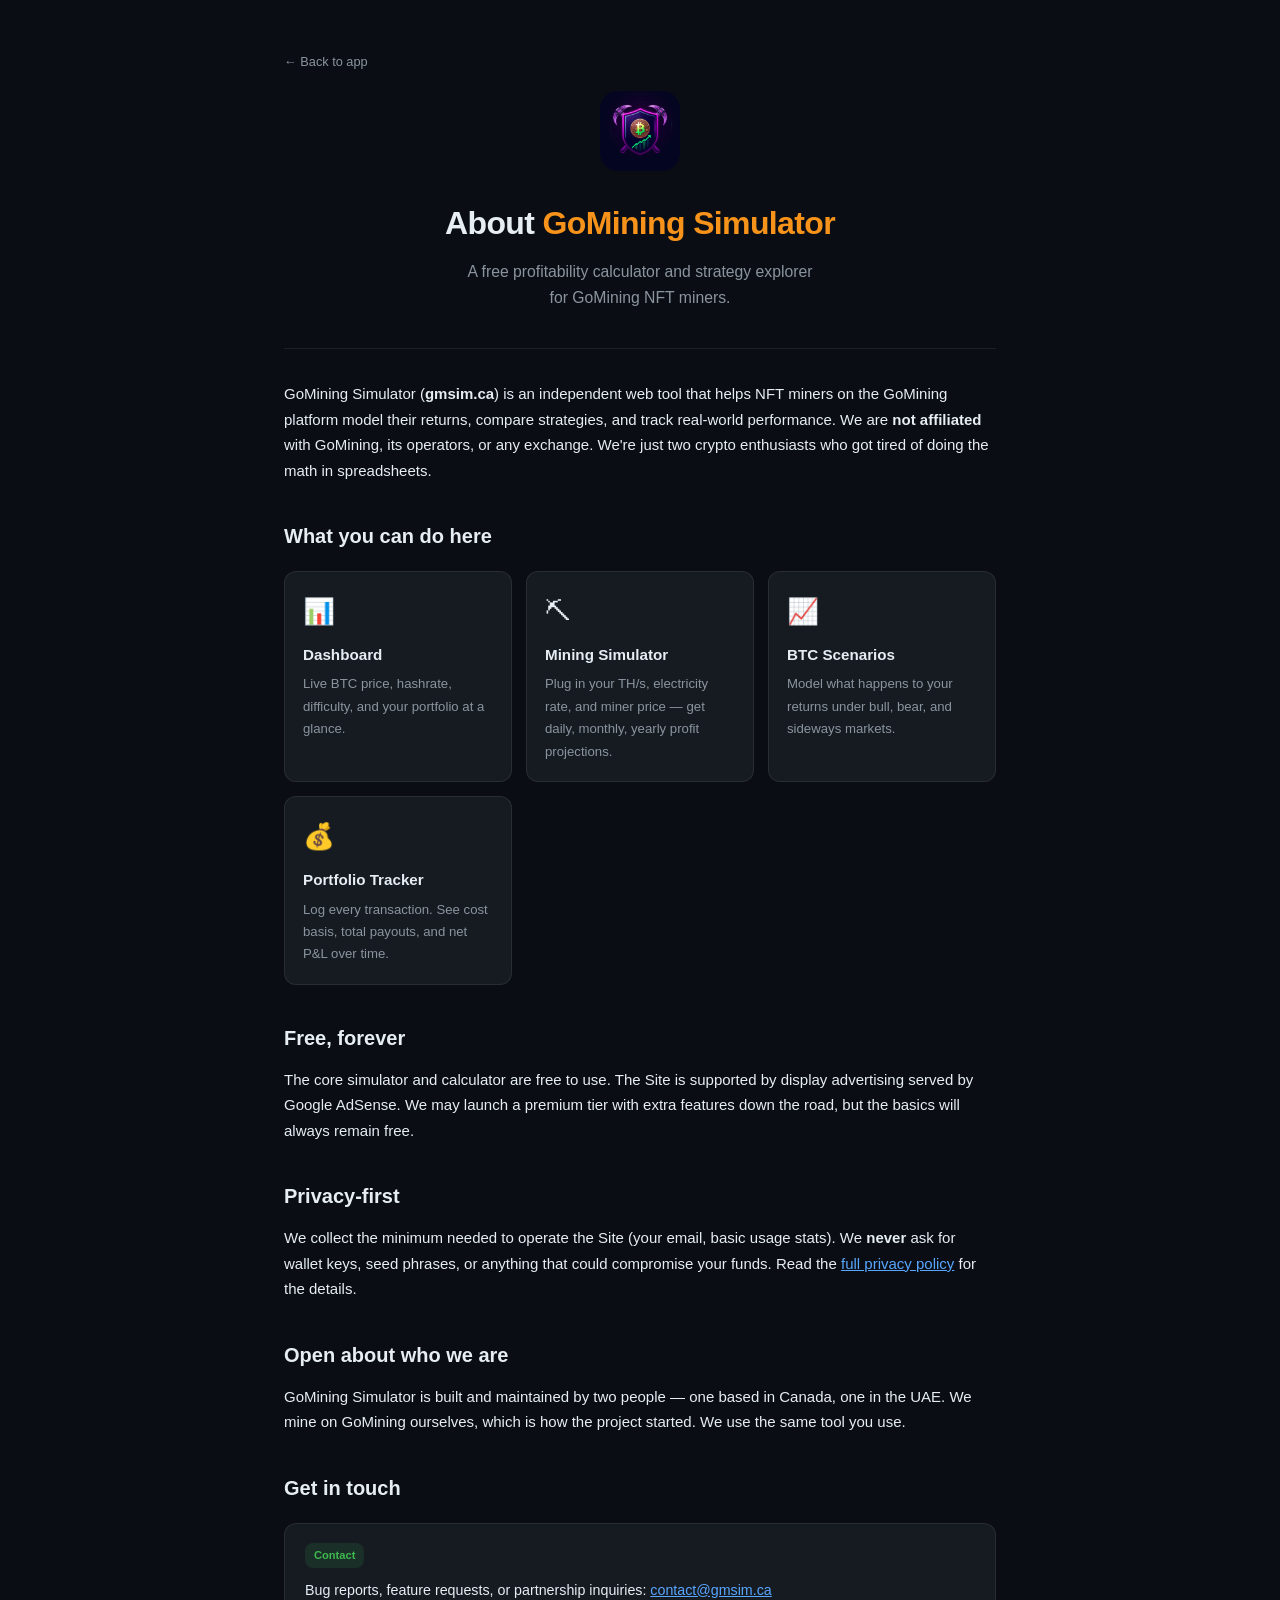
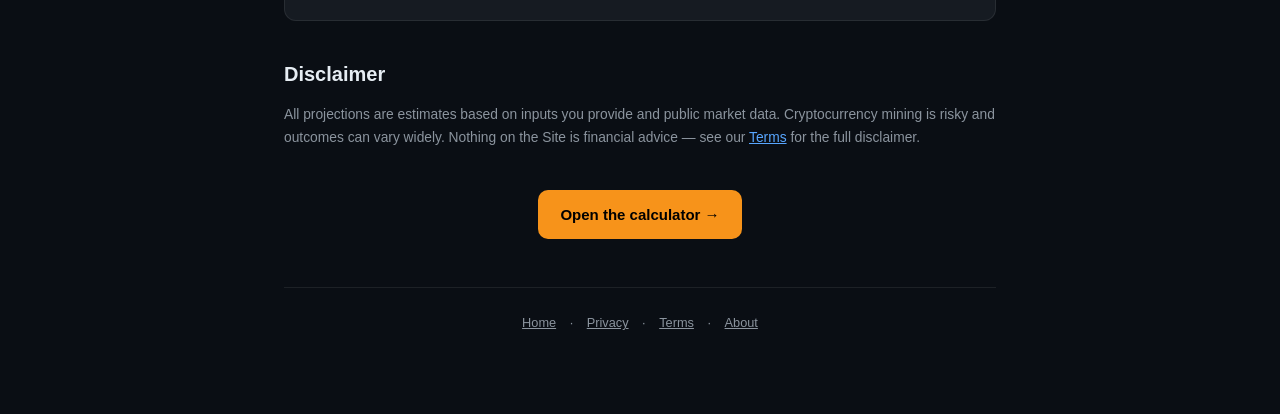
==== about.html @ 1543a190 "Add files via upload Adsense viability" ====
<!DOCTYPE html>
<html lang="en">
<head>
  <meta charset="UTF-8">
  <meta name="viewport" content="width=device-width, initial-scale=1.0">
  <title>About · GoMining Simulator</title>
  <meta name="description" content="GoMining Simulator is a free profitability calculator and strategy explorer for GoMining NFT miners.">
  <link rel="icon" type="image/png" href="icon.png">
  <style>
    :root {
      --bg:#0a0e14; --card:#161b22; --border:rgba(255,255,255,.08);
      --text:#e6edf3; --text-dim:#8b949e; --accent:#f7931a; --link:#58a6ff;
      --green:#3fb950;
    }
    *{box-sizing:border-box;margin:0;padding:0}
    body{font-family:-apple-system,BlinkMacSystemFont,'Segoe UI',Roboto,sans-serif;
         background:var(--bg);color:var(--text);line-height:1.7;font-size:15px}
    .wrap{max-width:760px;margin:0 auto;padding:48px 24px 80px}
    header{padding-bottom:24px;border-bottom:1px solid var(--border);margin-bottom:32px;text-align:center}
    .back{color:var(--text-dim);text-decoration:none;font-size:.85em;display:inline-block;
          margin-bottom:18px;text-align:left;width:100%}
    .back:hover{color:var(--accent)}
    .logo{width:80px;height:80px;border-radius:18px;margin-bottom:18px}
    h1{font-size:2rem;font-weight:800;letter-spacing:-.02em;margin-bottom:8px}
    h1 .accent{color:var(--accent)}
    .tagline{color:var(--text-dim);font-size:1.05em}
    h2{font-size:1.25rem;font-weight:700;margin:36px 0 12px;color:var(--text)}
    p,li{color:var(--text);margin-bottom:12px}
    ul{padding-left:22px;margin-bottom:14px}
    a{color:var(--link)}
    .features{display:grid;grid-template-columns:repeat(auto-fit,minmax(220px,1fr));
              gap:14px;margin:18px 0 8px}
    .feat{background:var(--card);border:1px solid var(--border);border-radius:12px;
          padding:18px}
    .feat .icon{font-size:1.6rem;margin-bottom:8px}
    .feat h3{font-size:.95rem;font-weight:700;margin-bottom:6px}
    .feat p{font-size:.88em;color:var(--text-dim);margin:0}
    .cta{display:inline-block;background:var(--accent);color:#000;font-weight:700;
         padding:12px 22px;border-radius:10px;text-decoration:none;margin-top:8px}
    .cta:hover{filter:brightness(1.1)}
    .card{background:var(--card);border:1px solid var(--border);border-radius:12px;
          padding:18px 20px;margin:18px 0;font-size:.95em}
    .badge{display:inline-block;background:rgba(63,185,80,.12);color:var(--green);
           padding:3px 9px;border-radius:8px;font-size:.78em;font-weight:600;
           margin-bottom:10px}
    footer{margin-top:48px;padding-top:24px;border-top:1px solid var(--border);
           color:var(--text-dim);font-size:.85em;text-align:center}
    footer a{margin:0 10px;color:var(--text-dim)}
    footer a:hover{color:var(--accent)}
  </style>
</head>
<body>
  <div class="wrap">
    <a href="index.html" class="back">← Back to app</a>
    <header>
      <img src="icon.png" alt="" class="logo">
      <h1>About <span class="accent">GoMining Simulator</span></h1>
      <p class="tagline">A free profitability calculator and strategy explorer<br>for GoMining NFT miners.</p>
    </header>

    <p>GoMining Simulator (<strong>gmsim.ca</strong>) is an independent web tool that helps NFT miners on the GoMining platform model their returns, compare strategies, and track real-world performance. We are <strong>not affiliated</strong> with GoMining, its operators, or any exchange. We're just two crypto enthusiasts who got tired of doing the math in spreadsheets.</p>

    <h2>What you can do here</h2>
    <div class="features">
      <div class="feat">
        <div class="icon">📊</div>
        <h3>Dashboard</h3>
        <p>Live BTC price, hashrate, difficulty, and your portfolio at a glance.</p>
      </div>
      <div class="feat">
        <div class="icon">⛏</div>
        <h3>Mining Simulator</h3>
        <p>Plug in your TH/s, electricity rate, and miner price — get daily, monthly, yearly profit projections.</p>
      </div>
      <div class="feat">
        <div class="icon">📈</div>
        <h3>BTC Scenarios</h3>
        <p>Model what happens to your returns under bull, bear, and sideways markets.</p>
      </div>
      <div class="feat">
        <div class="icon">💰</div>
        <h3>Portfolio Tracker</h3>
        <p>Log every transaction. See cost basis, total payouts, and net P&amp;L over time.</p>
      </div>
    </div>

    <h2>Free, forever</h2>
    <p>The core simulator and calculator are free to use. The Site is supported by display advertising served by Google AdSense. We may launch a premium tier with extra features down the road, but the basics will always remain free.</p>

    <h2>Privacy-first</h2>
    <p>We collect the minimum needed to operate the Site (your email, basic usage stats). We <strong>never</strong> ask for wallet keys, seed phrases, or anything that could compromise your funds. Read the <a href="privacy.html">full privacy policy</a> for the details.</p>

    <h2>Open about who we are</h2>
    <p>GoMining Simulator is built and maintained by two people — one based in Canada, one in the UAE. We mine on GoMining ourselves, which is how the project started. We use the same tool you use.</p>

    <h2>Get in touch</h2>
    <div class="card">
      <span class="badge">Contact</span>
      <p style="margin:0">Bug reports, feature requests, or partnership inquiries: <a href="mailto:contact@gmsim.ca">contact@gmsim.ca</a></p>
    </div>

    <h2>Disclaimer</h2>
    <p style="font-size:.92em;color:var(--text-dim)">All projections are estimates based on inputs you provide and public market data. Cryptocurrency mining is risky and outcomes can vary widely. Nothing on the Site is financial advice — see our <a href="terms.html">Terms</a> for the full disclaimer.</p>

    <p style="margin-top:32px;text-align:center">
      <a href="index.html" class="cta">Open the calculator →</a>
    </p>

    <footer>
      <a href="index.html">Home</a> ·
      <a href="privacy.html">Privacy</a> ·
      <a href="terms.html">Terms</a> ·
      <a href="about.html">About</a>
    </footer>
  </div>
</body>
</html>
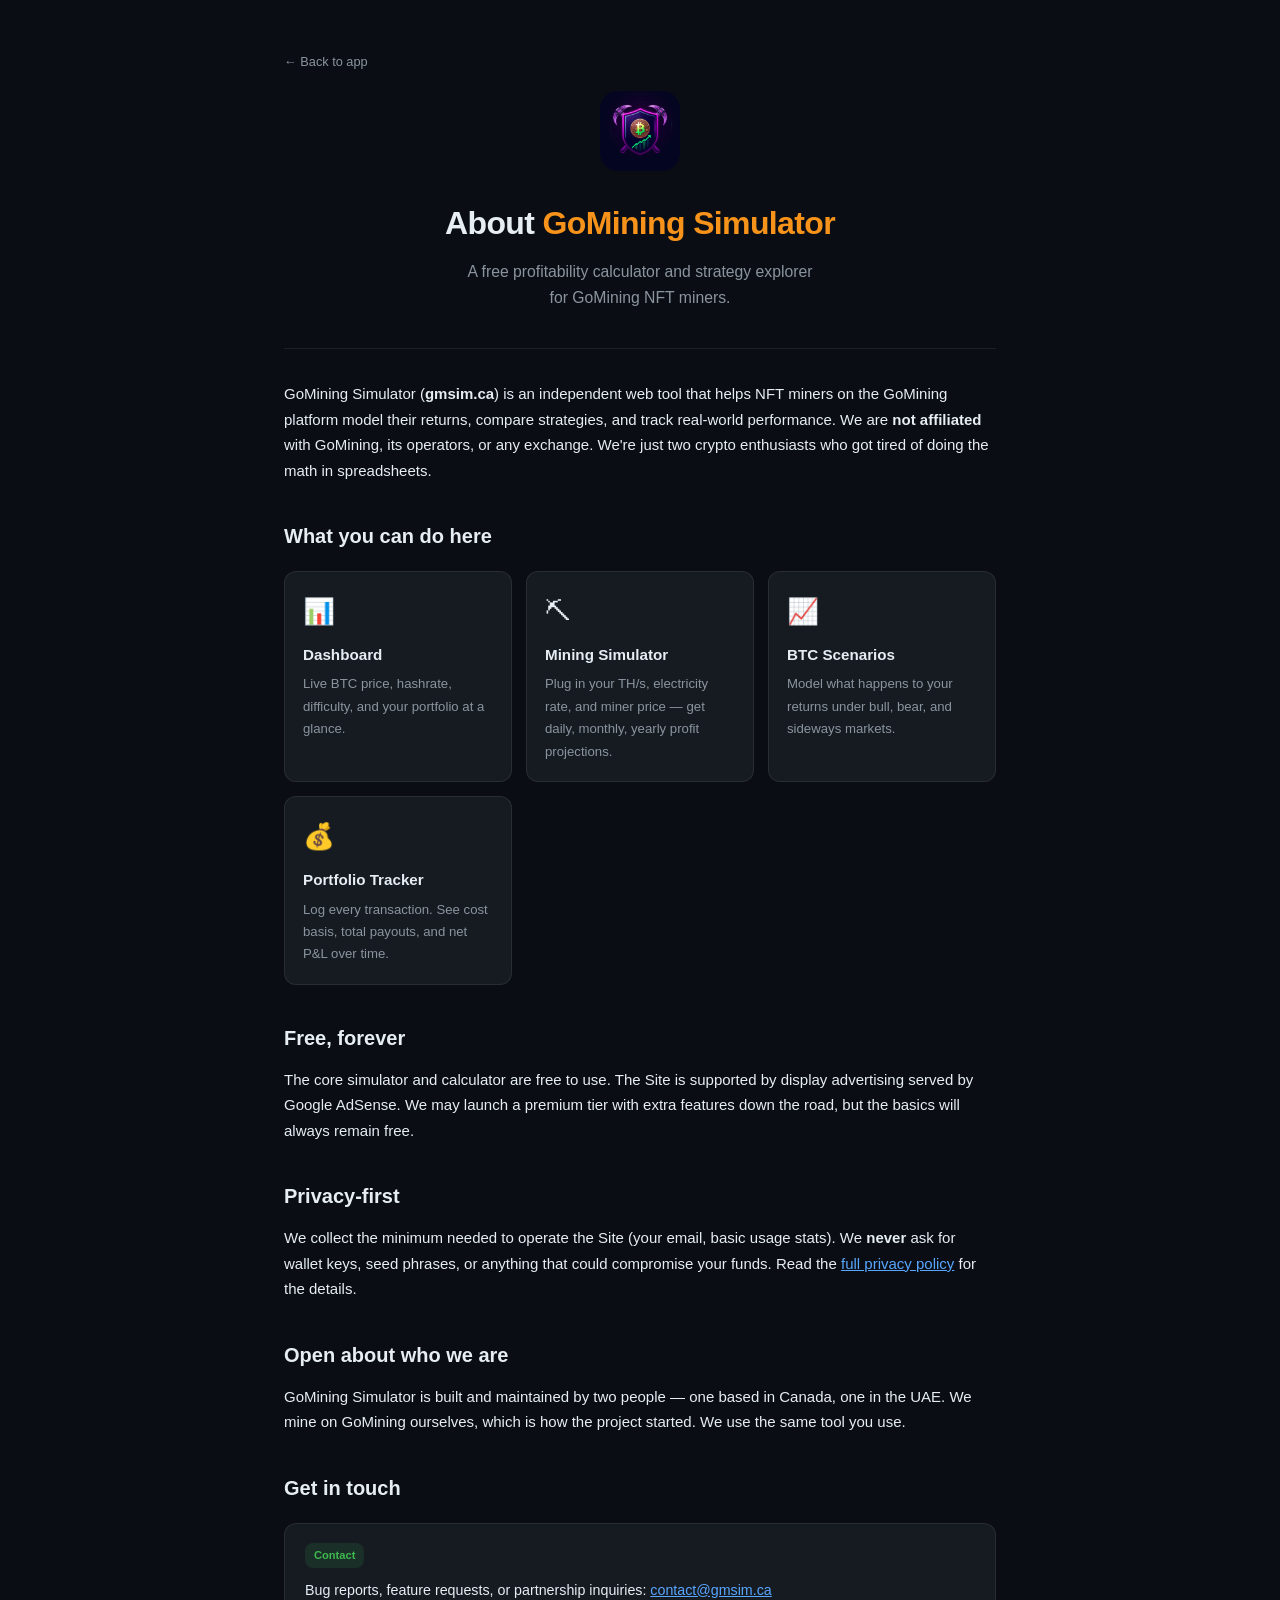
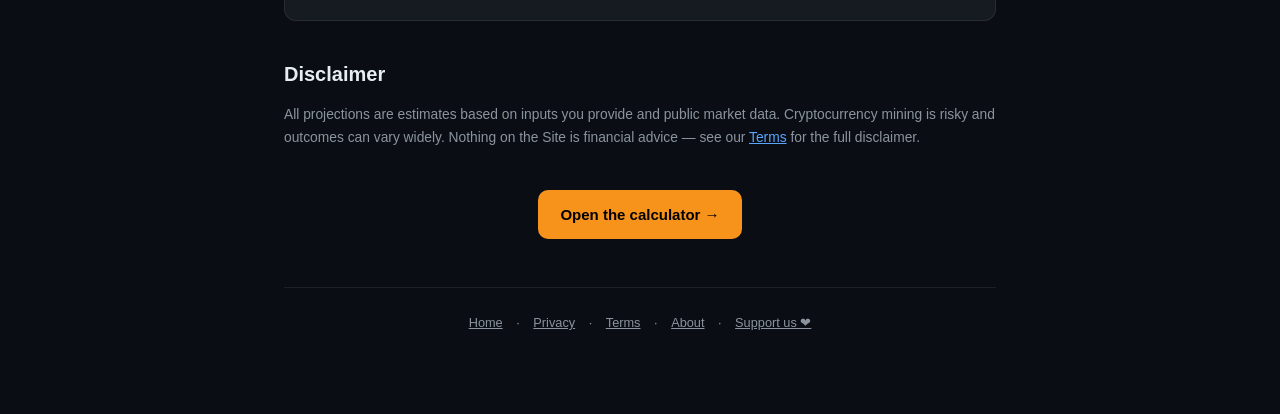
==== commit 3beedff5: "Add files via upload" ====
--- a/about.html
+++ b/about.html
@@ -110,7 +110,8 @@
       <a href="index.html">Home</a> ·
       <a href="privacy.html">Privacy</a> ·
       <a href="terms.html">Terms</a> ·
-      <a href="about.html">About</a>
+      <a href="about.html">About</a> ·
+      <a href="support.html">Support us ❤</a>
     </footer>
   </div>
 </body>
